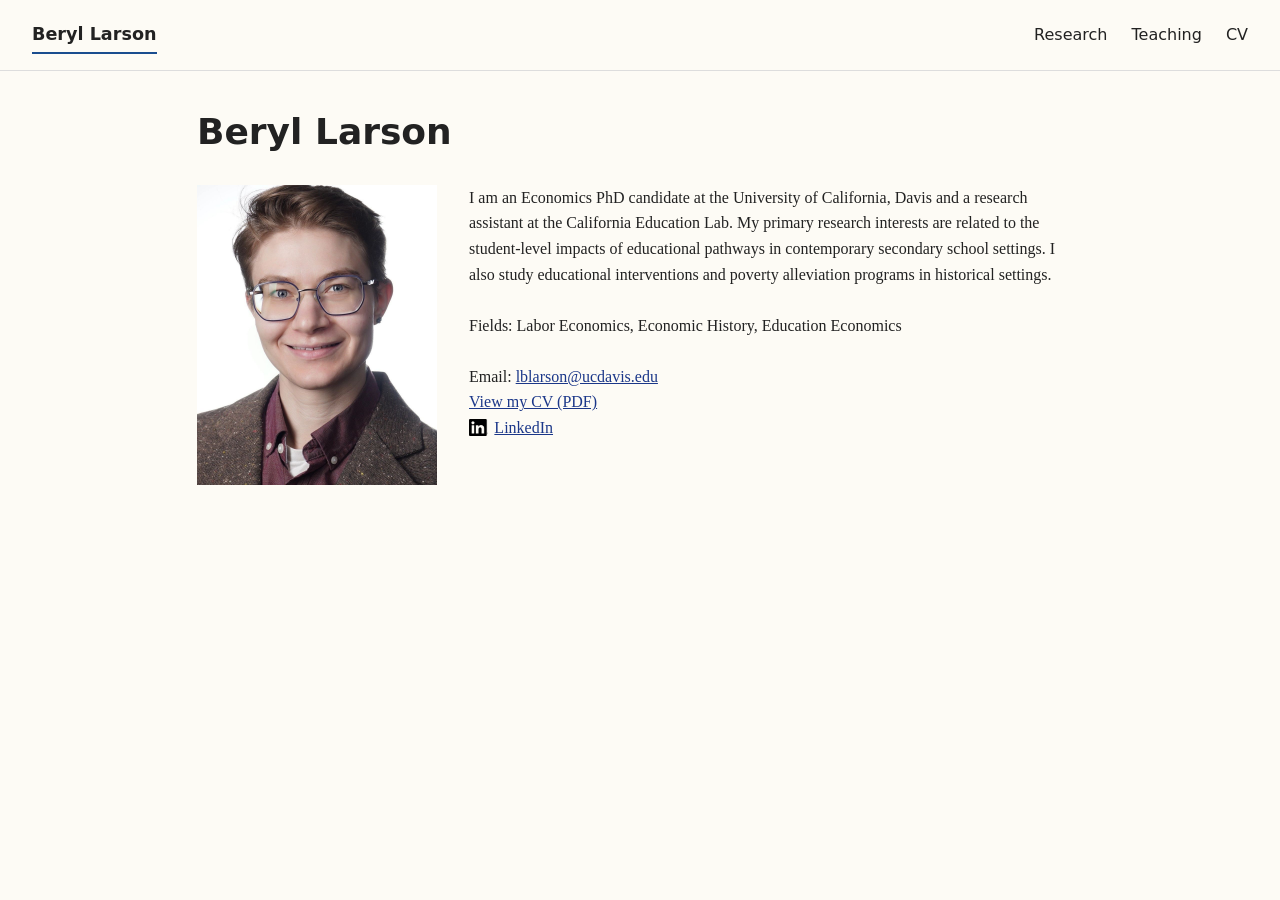
==== index.html @ d9b7a468 "New Website!" ====
<!DOCTYPE html>
<html lang="en">
<head>
  <meta charset="UTF-8">
  <meta name="viewport" content="width=device-width, initial-scale=1.0">
  <title>Beryl Larson</title>
  <link rel="stylesheet" href="style.css">
</head>
<body>
  <nav class="navbar">
    <a class="nav-home" href="index.html" aria-current="page">Beryl Larson</a>
    <ul class="nav-links">
      <li><a href="research.html">Research</a></li>
      <li><a href="teaching.html">Teaching</a></li>
      <li><a href="cv.html">CV</a></li>
    </ul>
  </nav>

  <main class="home">
    <h1>Beryl Larson</h1>

    <section class="intro">
      <img src="beryl_larson.jpg" alt="Photo of Beryl Larson">
      <p>
        I am an Economics PhD candidate at the University of California, Davis and a research assistant at the California Education Lab.
        My primary research interests are related to the student-level impacts of educational pathways
        in contemporary secondary school settings. I also study educational interventions and poverty
        alleviation programs in historical settings.
        <br>
        <br>
        Fields: Labor Economics, Economic History, Education Economics
        <br>
        <br>
        Email: <a href="mailto:lblarson@ucdavis.edu">lblarson@ucdavis.edu</a>
        <br>
        <a href="Beryl_Larson_CV.pdf">View my CV (PDF)</a>
        <br>
        <a href="https://www.linkedin.com/in/beryl-larson-022817143" target="_blank" rel="noopener noreferrer"><img class="linkedin-icon" src="InBug-Black.png" alt="">LinkedIn</a>
      </p>
    </section>
  </main>
</body>
</html>
---- style.css ----
/* ---------- Base ---------- */
*,
*::before,
*::after {
  box-sizing: border-box;
}

body {
  margin: 0;
  font-family: Georgia, "Times New Roman", Times, serif;
  line-height: 1.6;
  color: #222;
  background: #fdfbf5;
}

a {
  color: #1b3789;
}

/* Titles and navigation stay sans-serif */
h1,
h2,
h3,
.navbar {
  font-family: system-ui, -apple-system, "Segoe UI", Roboto, sans-serif;
}

/* ---------- Navigation bar ---------- */
.navbar {
  display: flex;
  justify-content: space-between; /* home on the left, rest on the right */
  align-items: center;
  padding: 1rem 2rem;
  border-bottom: 1px solid #ddd;
  background: #fdfbf5;
}

.navbar a {
  text-decoration: none;
  color: #222;
  padding: 0.25rem 0;
  border-bottom: 2px solid transparent;
}

.navbar a:hover,
.navbar a:focus-visible {
  border-bottom-color: #1a4d8f;
}

.navbar a[aria-current="page"] {
  font-weight: 600;
  border-bottom-color: #1a4d8f;
}

.nav-home {
  font-size: 1.1rem;
  font-weight: 600;
}

.nav-links {
  display: flex;
  gap: 1.5rem;
  list-style: none;
  margin: 0;
  padding: 0;
}

/* ---------- Page content ---------- */
main {
  max-width: 800px;
  margin: 2rem auto;
  padding: 0 2rem;
}

main.home {
  max-width: 950px;
}

/* ---------- Home page intro ---------- */
h1 {
  margin: 0 0 1.5rem;
  font-size: 2.25rem;
}

.intro {
  display: flex;
  align-items: flex-start;
  gap: 2rem;
}

.intro > img,
.photo-placeholder {
  flex: 0 0 240px;
  width: 240px;
  height: 300px;
  object-fit: cover;
}

.photo-placeholder {
  display: flex;
  align-items: center;
  justify-content: center;
  background: #eee;
  border: 1px dashed #bbb;
  color: #888;
}

.linkedin-icon {
  height: 1.1em;
  width: auto;
  vertical-align: -0.2em;
  margin-right: 0.4em;
}

.intro p {
  margin: 0;
}

/* ---------- CV page ---------- */
.cv h2 {
  margin: 2rem 0 0.75rem;
  padding-bottom: 0.25rem;
  font-size: 1.4rem;
  border-bottom: 1px solid #ddd;
}

.cv h3 {
  margin: 1rem 0 0.5rem;
  font-size: 1rem;
  font-weight: 600;
}

.cv-contact {
  margin: -0.5rem 0 0;
}

.cv-entry {
  display: flex;
  justify-content: space-between;
  gap: 1.5rem;
  margin-bottom: 0.75rem;
}

.cv-entry ul {
  margin: 0.25rem 0 0;
  padding-left: 1.25rem;
}

.cv-entry p {
  margin: 0.25rem 0 0;
}

.cv-date {
  flex: none;
  text-align: right;
  white-space: nowrap;
}

.quote {
  margin: 0 0 1rem;
  padding: 0.75rem 1.25rem;
  border-left: 4px solid #1b3789;

  background: #f5f7fd;
}

.quote p {
  margin: 0;
  font-style: italic;
}

.quote footer {
  margin-top: 0.5rem;
  font-size: 0.9rem;
  color: #555;
}

.quote cite {
  font-style: normal;
}

/* ---------- Small screens ---------- */
@media (max-width: 480px) {
  .navbar {
    padding: 0.75rem 1rem;
  }

  .nav-links {
    gap: 1rem;
  }

  .intro {
    flex-direction: column;
  }

  .cv-entry {
    flex-direction: column;
    gap: 0;
  }

  .cv-date {
    text-align: left;
    white-space: normal;
  }
}
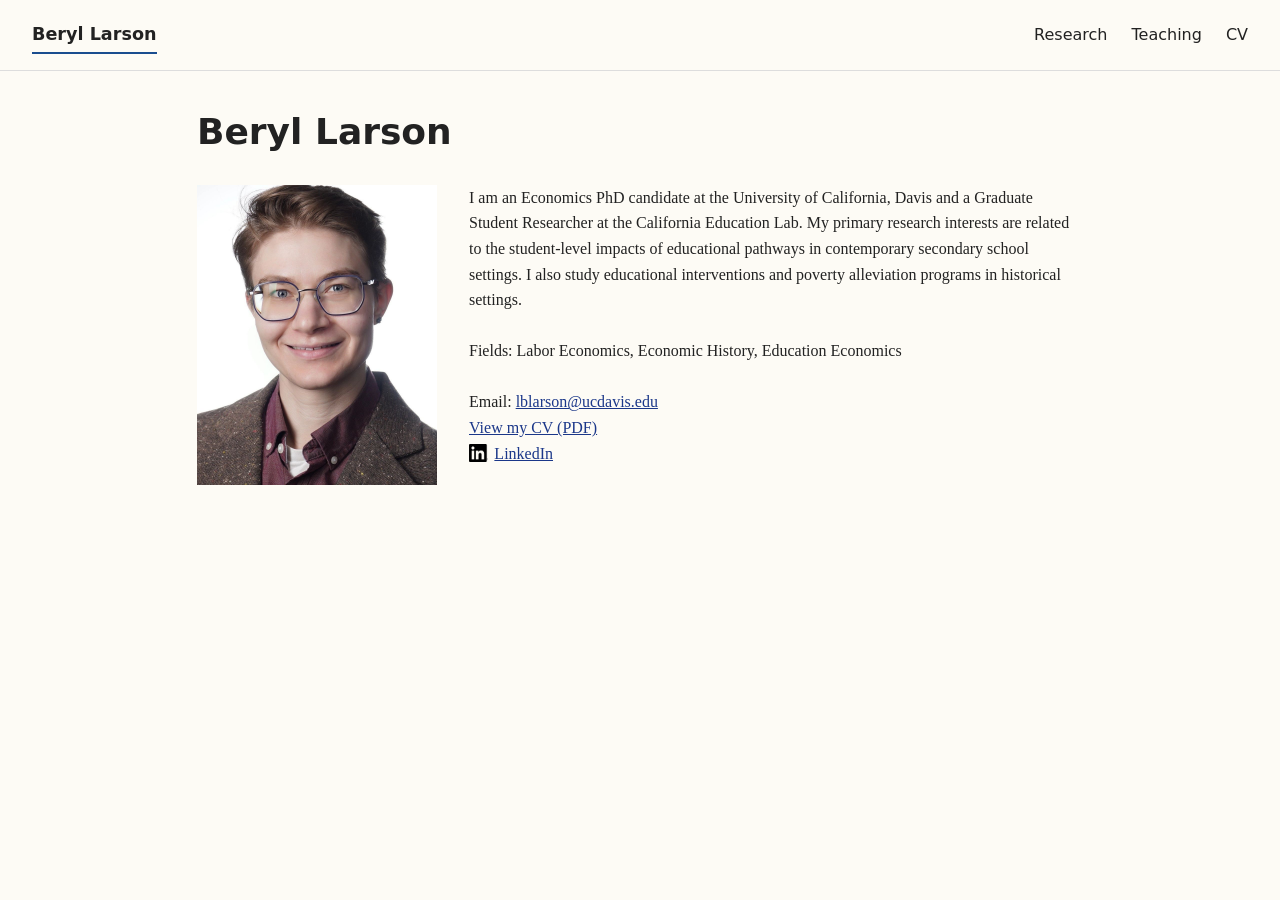
==== commit 07618da1: "Update job title in introduction section" ====
--- a/index.html
+++ b/index.html
@@ -22,7 +22,7 @@
     <section class="intro">
       <img src="beryl_larson.jpg" alt="Photo of Beryl Larson">
       <p>
-        I am an Economics PhD candidate at the University of California, Davis and a research assistant at the California Education Lab.
+        I am an Economics PhD candidate at the University of California, Davis and a Graduate Student Researcher at the California Education Lab.
         My primary research interests are related to the student-level impacts of educational pathways
         in contemporary secondary school settings. I also study educational interventions and poverty
         alleviation programs in historical settings.
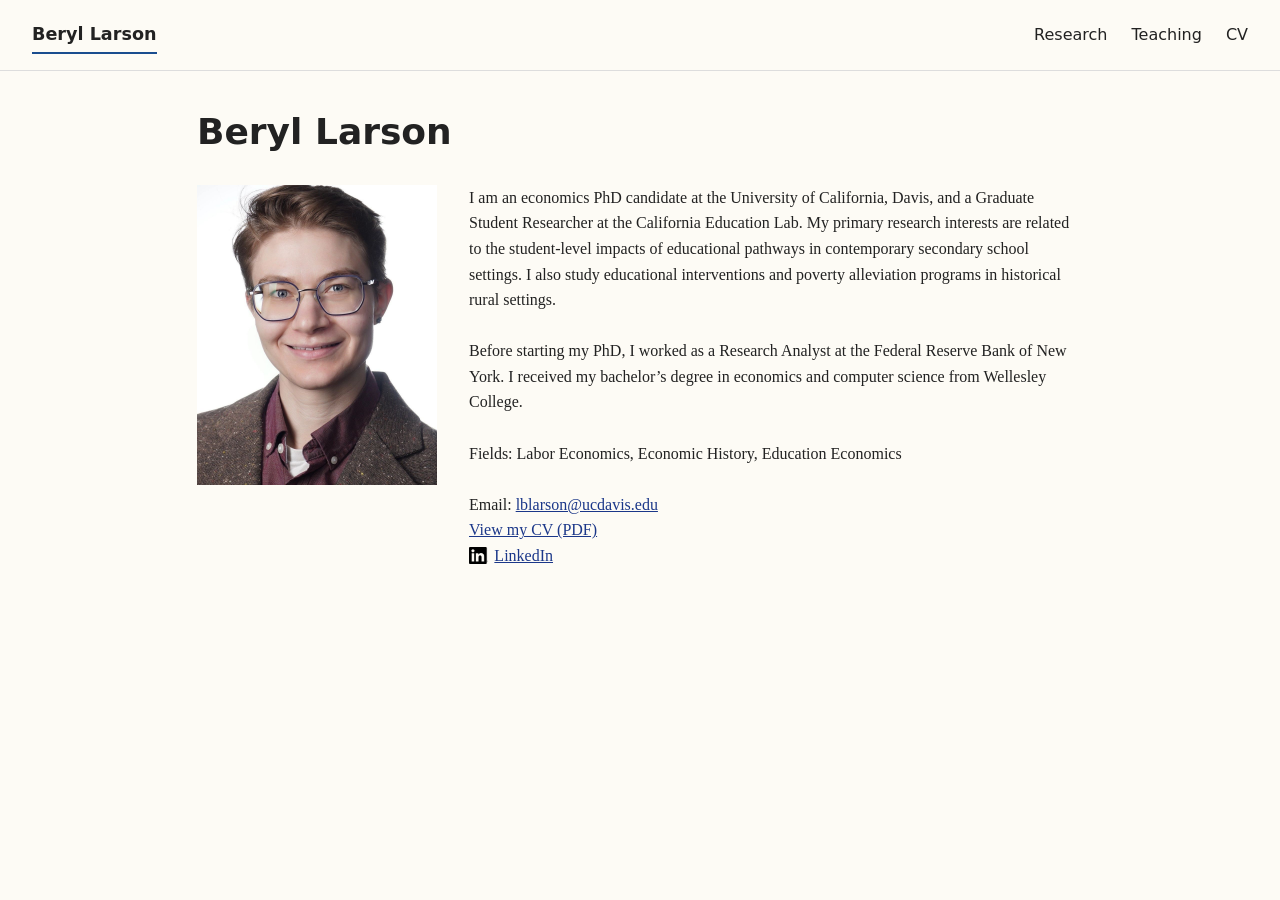
==== commit 5fc73c3d: "Revise introduction text in index.html Updated text to correct capitalization and clarify research i" ====
--- a/index.html
+++ b/index.html
@@ -22,10 +22,13 @@
     <section class="intro">
       <img src="beryl_larson.jpg" alt="Photo of Beryl Larson">
       <p>
-        I am an Economics PhD candidate at the University of California, Davis and a Graduate Student Researcher at the California Education Lab.
+        I am an economics PhD candidate at the University of California, Davis, and a Graduate Student Researcher at the California Education Lab.
         My primary research interests are related to the student-level impacts of educational pathways
         in contemporary secondary school settings. I also study educational interventions and poverty
-        alleviation programs in historical settings.
+        alleviation programs in historical rural settings.
+        <br>
+        <br>
+        Before starting my PhD, I worked as a Research Analyst at the Federal Reserve Bank of New York. I received my bachelor’s degree in economics and computer science from Wellesley College. 
         <br>
         <br>
         Fields: Labor Economics, Economic History, Education Economics
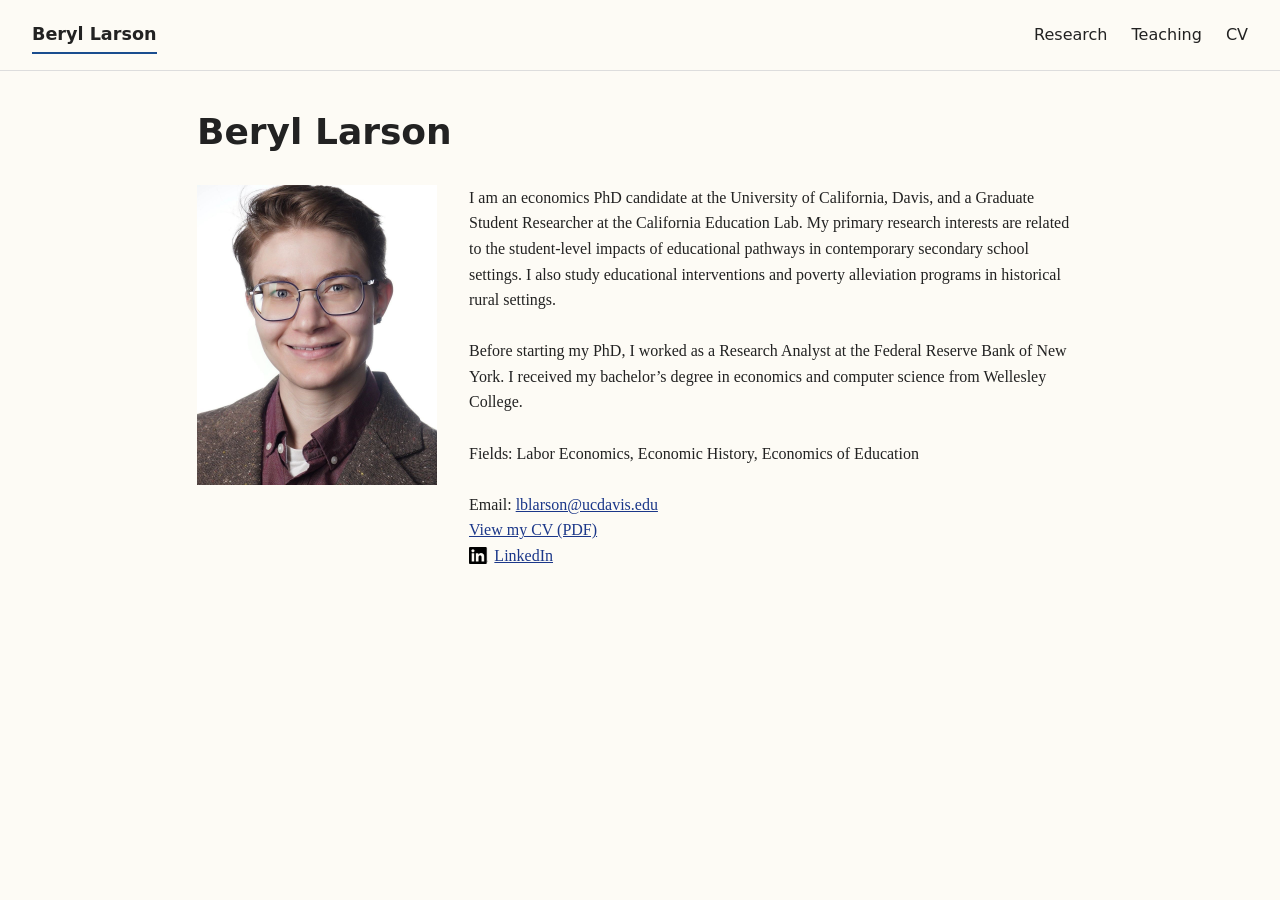
==== commit da251745: "Update field description in index.html" ====
--- a/index.html
+++ b/index.html
@@ -31,7 +31,7 @@
         Before starting my PhD, I worked as a Research Analyst at the Federal Reserve Bank of New York. I received my bachelor’s degree in economics and computer science from Wellesley College. 
         <br>
         <br>
-        Fields: Labor Economics, Economic History, Education Economics
+        Fields: Labor Economics, Economic History, Economics of Education
         <br>
         <br>
         Email: <a href="mailto:lblarson@ucdavis.edu">lblarson@ucdavis.edu</a>
